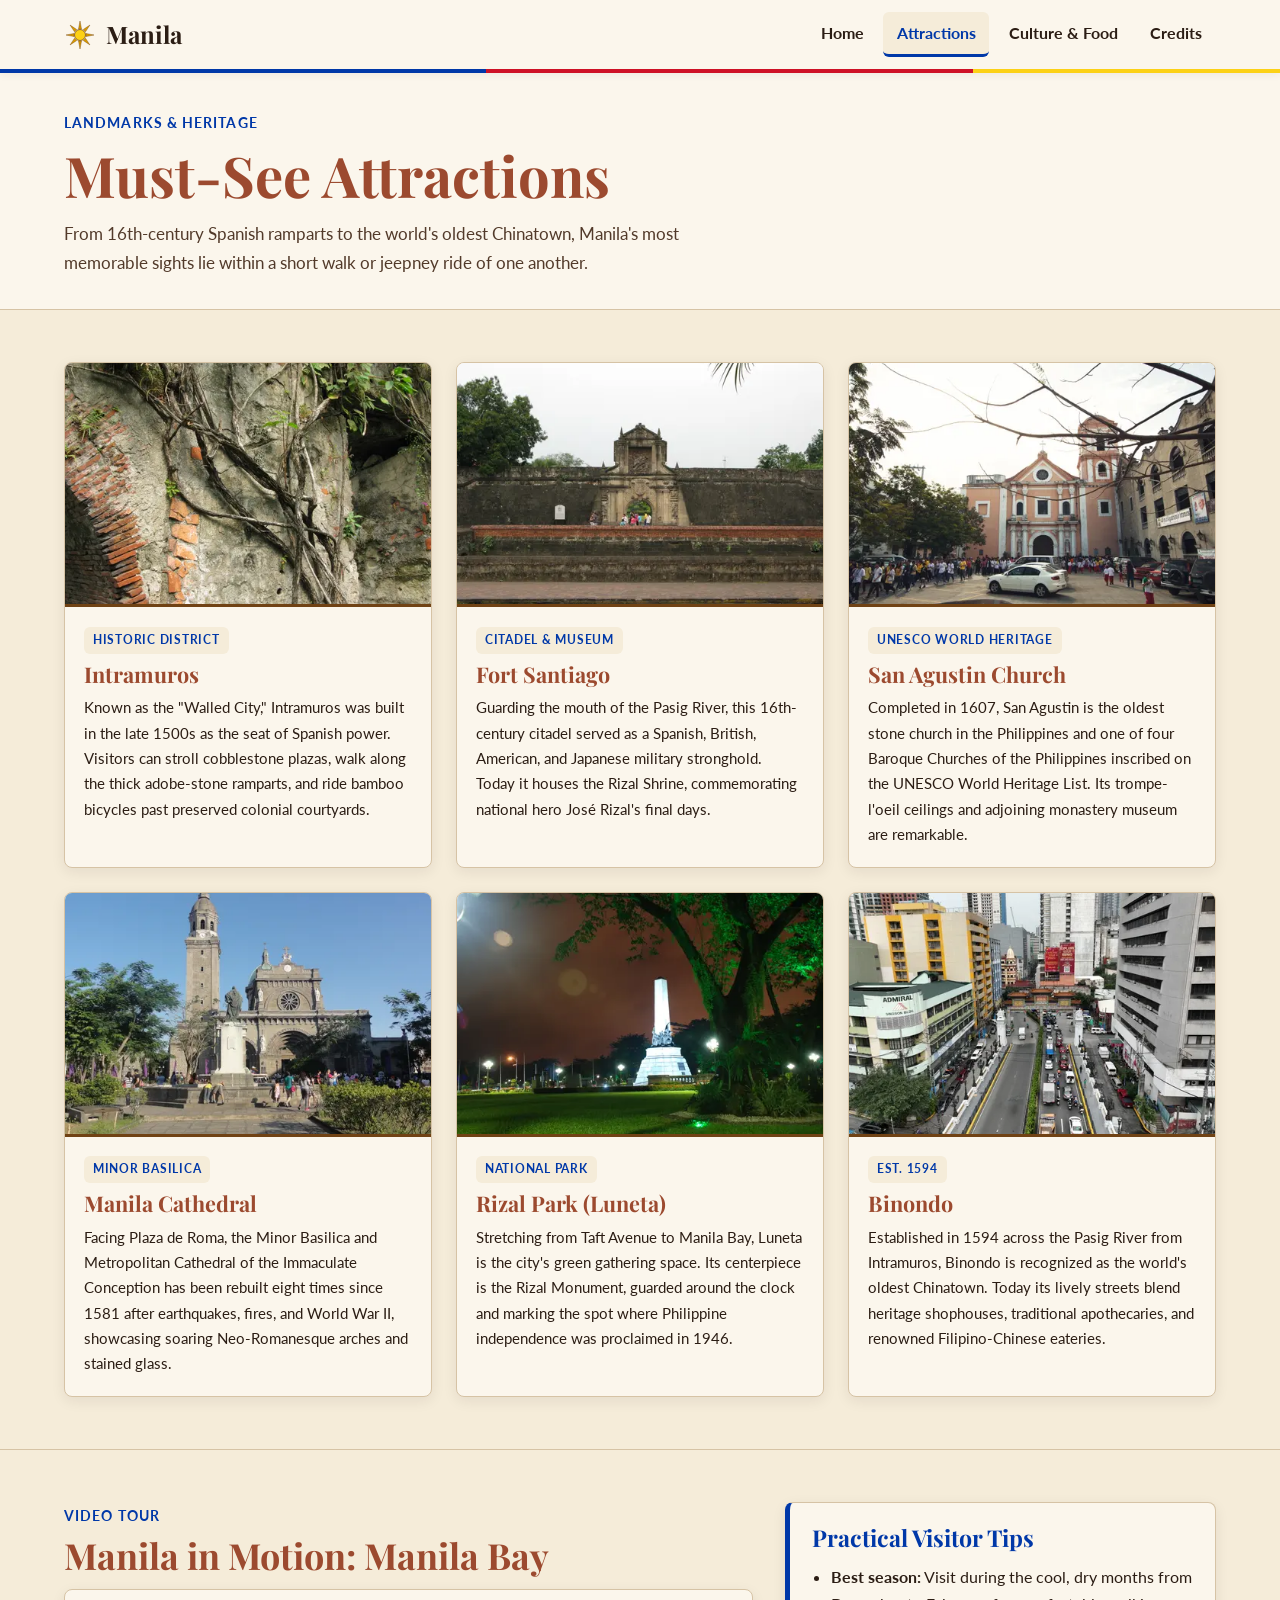
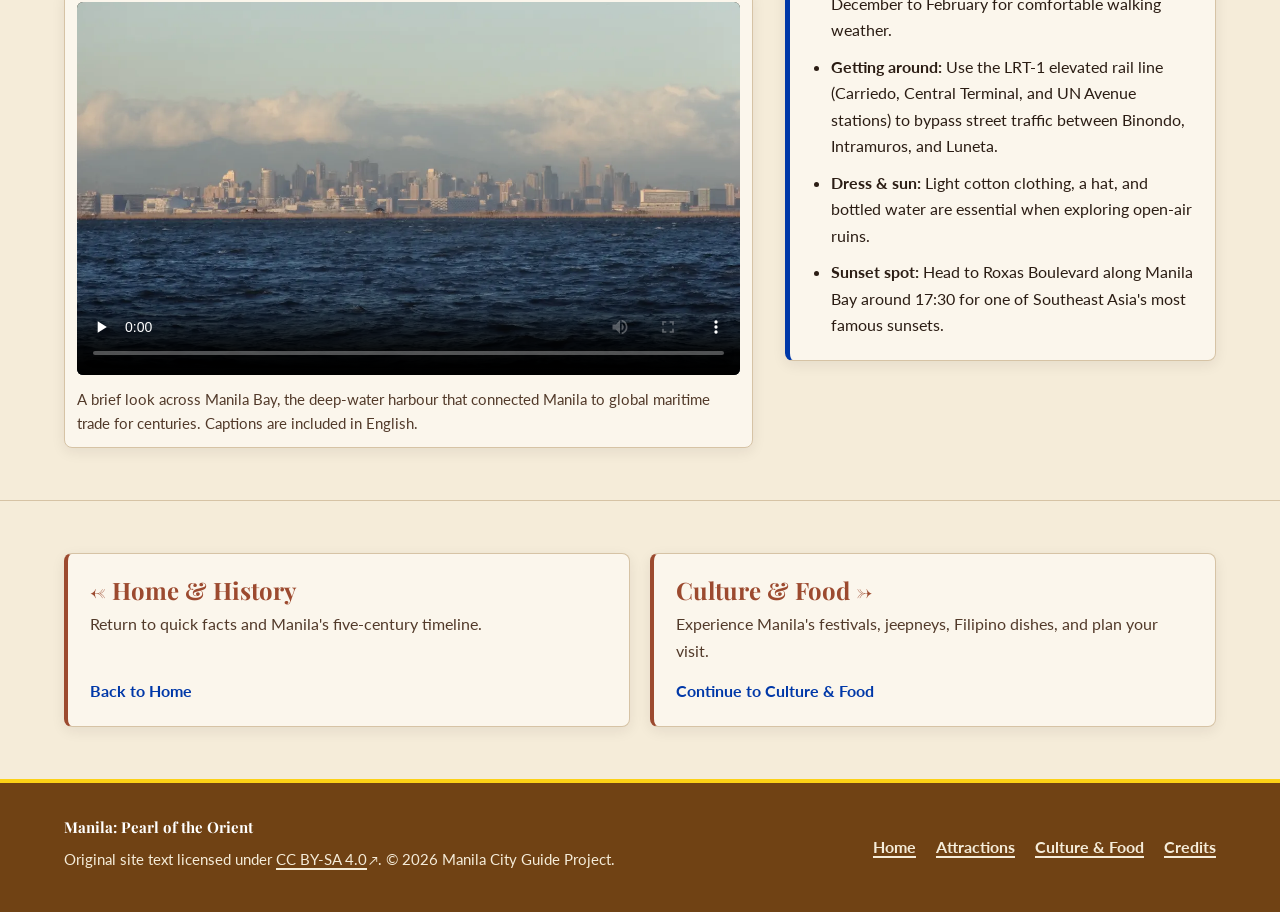
==== attractions.html @ b35159a3 "Implement 4-page website Assisted-by: Gemini 4 Neon" ====
<!DOCTYPE html>
<html lang="en">
<head>
  <meta charset="UTF-8">
  <meta name="viewport" content="width=device-width, initial-scale=1">
  <title>Manila | Pearl of the Orient — Attractions</title>
  <meta name="description" content="Top places to visit in Manila: Intramuros, Fort Santiago, San Agustin Church, Rizal Park, Binondo and more — with photos and a short video tour.">

  <!-- Favicons -->
  <link rel="icon" href="favicon.ico" sizes="32x32">
  <link rel="icon" href="favicon.svg" type="image/svg+xml">
  <link rel="apple-touch-icon" href="apple-touch-icon.png">
  <link rel="manifest" href="site.webmanifest">

  <!-- Fonts -->
  <link rel="preconnect" href="https://fonts.googleapis.com">
  <link rel="preconnect" href="https://fonts.gstatic.com" crossorigin>
  <link rel="stylesheet" href="https://fonts.googleapis.com/css2?family=Lato:wght@400;700&family=Playfair+Display:wght@700&display=swap">

  <link rel="stylesheet" href="css/normalize.css">
  <link rel="stylesheet" href="css/styles.css">
  <script src="js/nav.js" defer></script>
</head>
<body>
  <a class="skip-link" href="#main">Skip to main content</a>

  <header class="site-header">
    <div class="container header-inner">
      <a class="logo" href="index.html">
        <svg class="logo-sun" viewBox="0 0 64 64" width="32" height="32" aria-hidden="true">
          <g fill="#D99B00" stroke="#704214" stroke-width="0.8">
            <polygon points="32,4 35,20 29,20"/>
            <polygon points="32,60 35,44 29,44"/>
            <polygon points="4,32 20,29 20,35"/>
            <polygon points="60,32 44,29 44,35"/>
            <polygon points="12.2,12.2 25.5,21 21,25.5"/>
            <polygon points="51.8,51.8 38.5,43 43,38.5"/>
            <polygon points="51.8,12.2 43,25.5 38.5,21"/>
            <polygon points="12.2,51.8 21,38.5 25.5,43"/>
          </g>
          <circle cx="32" cy="32" r="11" fill="#FCD116" stroke="#704214" stroke-width="1.5"/>
        </svg>
        <span>Manila</span>
      </a>

      <nav class="site-nav" aria-label="Main">
        <button class="nav-toggle" type="button" aria-expanded="false" aria-controls="nav-menu" hidden>
          <svg width="20" height="20" viewBox="0 0 24 24" fill="none" stroke="currentColor" stroke-width="2.2" stroke-linecap="round" aria-hidden="true">
            <line x1="3" y1="6" x2="21" y2="6"/>
            <line x1="3" y1="12" x2="21" y2="12"/>
            <line x1="3" y1="18" x2="21" y2="18"/>
          </svg>
          <span>Menu</span>
        </button>
        <ul id="nav-menu" class="nav-menu">
          <li><a href="index.html">Home</a></li>
          <li><a href="attractions.html" aria-current="page">Attractions</a></li>
          <li><a href="culture.html">Culture &amp; Food</a></li>
          <li><a href="credits.html">Credits</a></li>
        </ul>
      </nav>
    </div>
  </header>

  <main id="main" tabindex="-1">
    <section class="page-hero" aria-labelledby="page-title">
      <div class="container">
        <span class="eyebrow">Landmarks &amp; Heritage</span>
        <h1 id="page-title">Must-See Attractions</h1>
        <p>From 16th-century Spanish ramparts to the world's oldest Chinatown, Manila's most memorable sights lie within a short walk or jeepney ride of one another.</p>
      </div>
    </section>

    <section class="section" aria-labelledby="gallery-heading">
      <div class="container">
        <h2 id="gallery-heading" class="visually-hidden">Top Six Manila Landmarks</h2>
        <div class="attractions-grid">
          <article class="attraction-card">
            <figure>
              <img
                src="images/attr-intramuros-960.webp"
                srcset="images/attr-intramuros-480.webp 480w, images/attr-intramuros-960.webp 960w, images/attr-intramuros-1600.webp 1600w"
                sizes="(min-width: 64em) 30vw, (min-width: 48em) 45vw, 94vw"
                width="960"
                height="640"
                loading="lazy"
                decoding="async"
                alt="Thick weathered stone walls and bastions of Intramuros surrounded by green lawns">
            </figure>
            <div class="attraction-card-body">
              <span class="attraction-tag">Historic District</span>
              <h2>Intramuros</h2>
              <p>Known as the "Walled City," Intramuros was built in the late 1500s as the seat of Spanish power. Visitors can stroll cobblestone plazas, walk along the thick adobe-stone ramparts, and ride bamboo bicycles past preserved colonial courtyards.</p>
            </div>
          </article>

          <article class="attraction-card">
            <figure>
              <img
                src="images/attr-fort-santiago-960.webp"
                srcset="images/attr-fort-santiago-480.webp 480w, images/attr-fort-santiago-960.webp 960w, images/attr-fort-santiago-1600.webp 1600w"
                sizes="(min-width: 64em) 30vw, (min-width: 48em) 45vw, 94vw"
                width="960"
                height="640"
                loading="lazy"
                decoding="async"
                alt="Carved stone entrance gate and landscaped grounds of Fort Santiago in Intramuros">
            </figure>
            <div class="attraction-card-body">
              <span class="attraction-tag">Citadel &amp; Museum</span>
              <h2>Fort Santiago</h2>
              <p>Guarding the mouth of the Pasig River, this 16th-century citadel served as a Spanish, British, American, and Japanese military stronghold. Today it houses the Rizal Shrine, commemorating national hero José Rizal's final days.</p>
            </div>
          </article>

          <article class="attraction-card">
            <figure>
              <img
                src="images/attr-san-agustin-960.webp"
                srcset="images/attr-san-agustin-480.webp 480w, images/attr-san-agustin-960.webp 960w, images/attr-san-agustin-1600.webp 1600w"
                sizes="(min-width: 64em) 30vw, (min-width: 48em) 45vw, 94vw"
                width="960"
                height="640"
                loading="lazy"
                decoding="async"
                alt="Baroque stone facade and bell tower of San Agustin Church in Manila">
            </figure>
            <div class="attraction-card-body">
              <span class="attraction-tag">UNESCO World Heritage</span>
              <h2>San Agustin Church</h2>
              <p>Completed in 1607, San Agustin is the oldest stone church in the Philippines and one of four Baroque Churches of the Philippines inscribed on the UNESCO World Heritage List. Its trompe-l'oeil ceilings and adjoining monastery museum are remarkable.</p>
            </div>
          </article>

          <article class="attraction-card">
            <figure>
              <img
                src="images/attr-manila-cathedral-960.webp"
                srcset="images/attr-manila-cathedral-480.webp 480w, images/attr-manila-cathedral-960.webp 960w, images/attr-manila-cathedral-1600.webp 1600w"
                sizes="(min-width: 64em) 30vw, (min-width: 48em) 45vw, 94vw"
                width="960"
                height="640"
                loading="lazy"
                decoding="async"
                alt="Neo-Romanesque dome and arched facade of Manila Cathedral">
            </figure>
            <div class="attraction-card-body">
              <span class="attraction-tag">Minor Basilica</span>
              <h2>Manila Cathedral</h2>
              <p>Facing Plaza de Roma, the Minor Basilica and Metropolitan Cathedral of the Immaculate Conception has been rebuilt eight times since 1581 after earthquakes, fires, and World War II, showcasing soaring Neo-Romanesque arches and stained glass.</p>
            </div>
          </article>

          <article class="attraction-card">
            <figure>
              <img
                src="images/attr-rizal-park-960.webp"
                srcset="images/attr-rizal-park-480.webp 480w, images/attr-rizal-park-960.webp 960w, images/attr-rizal-park-1600.webp 1600w"
                sizes="(min-width: 64em) 30vw, (min-width: 48em) 45vw, 94vw"
                width="960"
                height="640"
                loading="lazy"
                decoding="async"
                alt="Granite obelisk and bronze statue of the Rizal Monument in Luneta Park">
            </figure>
            <div class="attraction-card-body">
              <span class="attraction-tag">National Park</span>
              <h2>Rizal Park (Luneta)</h2>
              <p>Stretching from Taft Avenue to Manila Bay, Luneta is the city's green gathering space. Its centerpiece is the Rizal Monument, guarded around the clock and marking the spot where Philippine independence was proclaimed in 1946.</p>
            </div>
          </article>

          <article class="attraction-card">
            <figure>
              <img
                src="images/attr-binondo-960.webp"
                srcset="images/attr-binondo-480.webp 480w, images/attr-binondo-960.webp 960w, images/attr-binondo-1600.webp 1600w"
                sizes="(min-width: 64em) 30vw, (min-width: 48em) 45vw, 94vw"
                width="960"
                height="640"
                loading="lazy"
                decoding="async"
                alt="Aerial view of Binondo Chinatown and Jones Bridge spanning the Pasig River">
            </figure>
            <div class="attraction-card-body">
              <span class="attraction-tag">Est. 1594</span>
              <h2>Binondo</h2>
              <p>Established in 1594 across the Pasig River from Intramuros, Binondo is recognized as the world's oldest Chinatown. Today its lively streets blend heritage shophouses, traditional apothecaries, and renowned Filipino-Chinese eateries.</p>
            </div>
          </article>
        </div>
      </div>
    </section>

    <section class="section" aria-labelledby="video-heading">
      <div class="container media-tips-grid">
        <div>
          <span class="eyebrow">Video Tour</span>
          <h2 id="video-heading">Manila in Motion: Manila Bay</h2>
          <div class="video-wrapper">
            <video controls preload="none" width="1280" height="720" poster="media/manila-poster.webp">
              <source src="media/manila.webm" type="video/webm">
              <track kind="captions" src="media/manila-captions.vtt" srclang="en" label="English" default>
              Your browser does not support HTML5 video. You can <a href="media/manila.webm">download the Manila Bay WebM video</a> directly.
            </video>
            <p class="video-caption">A brief look across Manila Bay, the deep-water harbour that connected Manila to global maritime trade for centuries. Captions are included in English.</p>
          </div>
        </div>

        <aside class="tip-box" aria-labelledby="tips-heading">
          <h2 id="tips-heading">Practical Visitor Tips</h2>
          <ul class="tip-list">
            <li><strong>Best season:</strong> Visit during the cool, dry months from December to February for comfortable walking weather.</li>
            <li><strong>Getting around:</strong> Use the LRT-1 elevated rail line (Carriedo, Central Terminal, and UN Avenue stations) to bypass street traffic between Binondo, Intramuros, and Luneta.</li>
            <li><strong>Dress &amp; sun:</strong> Light cotton clothing, a hat, and bottled water are essential when exploring open-air ruins.</li>
            <li><strong>Sunset spot:</strong> Head to Roxas Boulevard along Manila Bay around 17:30 for one of Southeast Asia's most famous sunsets.</li>
          </ul>
        </aside>
      </div>
    </section>

    <section class="section" aria-labelledby="next-stop-heading">
      <div class="container">
        <h2 id="next-stop-heading" class="visually-hidden">Navigate to Other Pages</h2>
        <div class="explore-cards">
          <a class="explore-card" href="index.html">
            <div>
              <h3>← Home &amp; History</h3>
              <p>Return to quick facts and Manila's five-century timeline.</p>
            </div>
            <span class="explore-card-cta">Back to Home</span>
          </a>
          <a class="explore-card" href="culture.html">
            <div>
              <h3>Culture &amp; Food →</h3>
              <p>Experience Manila's festivals, jeepneys, Filipino dishes, and plan your visit.</p>
            </div>
            <span class="explore-card-cta">Continue to Culture &amp; Food</span>
          </a>
        </div>
      </div>
    </section>
  </main>

  <footer class="site-footer">
    <div class="container footer-grid">
      <div>
        <p class="footer-brand">Manila: Pearl of the Orient</p>
        <p>Original site text licensed under <a href="https://creativecommons.org/licenses/by-sa/4.0/" target="_blank" rel="noopener noreferrer">CC BY-SA 4.0<span class="visually-hidden"> (opens in a new tab)</span><span class="external-icon" aria-hidden="true">↗</span></a>. © 2026 Manila City Guide Project.</p>
      </div>
      <nav class="footer-nav" aria-label="Footer">
        <ul>
          <li><a href="index.html">Home</a></li>
          <li><a href="attractions.html">Attractions</a></li>
          <li><a href="culture.html">Culture &amp; Food</a></li>
          <li><a href="credits.html">Credits</a></li>
        </ul>
      </nav>
    </div>
  </footer>
</body>
</html>
---- css/styles.css ----
/* ==========================================================================
   Manila: Pearl of the Orient — Global Stylesheet
   Mobile-first, heritage/colonial palette with Philippine-flag accents
   ========================================================================== */

:root {
  /* Heritage colour palette */
  --color-cream: #F5ECD9;
  --color-parchment: #FBF6EC;
  --color-ink: #2B1D14;
  --color-ink-muted: #523A2A;
  --color-terracotta: #9C4A2F;
  --color-terracotta-dark: #7A3620;
  --color-sepia: #704214;
  --color-sepia-dark: #4F2D0D;
  --color-border: #D6C3A5;

  /* Philippine-flag accents */
  --color-flag-blue: #0038A8;
  --color-flag-blue-dark: #00287A;
  --color-flag-red: #CE1126;
  --color-sun-gold: #FCD116;

  /* Typography */
  --font-heading: "Playfair Display", Georgia, "Times New Roman", serif;
  --font-body: "Lato", system-ui, -apple-system, "Segoe UI", Roboto, sans-serif;

  /* Layout & radii */
  --container-max: 75rem;
  --radius-sm: 0.375rem;
  --radius-md: 0.5rem;
  --radius-lg: 0.75rem;
  --shadow-card: 0 4px 14px rgba(43, 29, 20, 0.08);
  --shadow-photo: 0 6px 18px rgba(43, 29, 20, 0.14);

  /* Transitions */
  --transition-fast: 180ms ease;
}

/* Base / Reset enhancements
   ========================================================================== */

*,
*::before,
*::after {
  box-sizing: border-box;
}

html {
  font-size: 100%;
  scroll-behavior: smooth;
}

body {
  font-family: var(--font-body);
  font-size: 1rem;
  line-height: 1.65;
  color: var(--color-ink);
  background-color: var(--color-cream);
  min-height: 100vh;
  display: flex;
  flex-direction: column;
}

img,
picture,
video,
svg {
  display: block;
  max-width: 100%;
}

img,
video {
  height: auto;
}

h1,
h2,
h3,
h4 {
  font-family: var(--font-heading);
  font-weight: 700;
  line-height: 1.2;
  color: var(--color-terracotta);
  margin-top: 0;
}

h1 {
  font-size: clamp(2rem, 4.5vw + 1rem, 3.5rem);
  margin-bottom: 0.75rem;
}

h2 {
  font-size: clamp(1.5rem, 2.5vw + 0.85rem, 2.25rem);
  margin-bottom: 0.75rem;
}

h3 {
  font-size: clamp(1.2rem, 1.4vw + 0.8rem, 1.5rem);
  margin-bottom: 0.5rem;
}

p {
  margin-top: 0;
  margin-bottom: 1rem;
}

a {
  color: var(--color-terracotta);
  text-decoration: underline;
  text-underline-offset: 0.18em;
  text-decoration-thickness: 1.5px;
  transition: color var(--transition-fast), background-color var(--transition-fast);
}

a:visited {
  color: var(--color-sepia);
}

a:hover {
  color: var(--color-flag-blue);
}

:focus-visible {
  outline: 3px solid var(--color-flag-blue);
  outline-offset: 3px;
  border-radius: 2px;
}

main {
  flex: 1 0 auto;
}

main:focus {
  outline: none;
}

/* Utilities
   ========================================================================== */

.container {
  width: 100%;
  max-width: var(--container-max);
  margin-inline: auto;
  padding-inline: 1rem;
}

.visually-hidden {
  position: absolute;
  width: 1px;
  height: 1px;
  padding: 0;
  margin: -1px;
  overflow: hidden;
  clip: rect(0, 0, 0, 0);
  white-space: nowrap;
  border: 0;
}

.skip-link {
  position: absolute;
  top: -100%;
  left: 0.75rem;
  z-index: 1000;
  padding: 0.75rem 1.25rem;
  background-color: var(--color-flag-blue);
  color: #FFFFFF;
  font-weight: 700;
  text-decoration: none;
  border-radius: 0 0 var(--radius-sm) var(--radius-sm);
}

.skip-link:visited {
  color: #FFFFFF;
}

.skip-link:focus {
  top: 0;
  outline: 3px solid var(--color-sun-gold);
  outline-offset: 2px;
}

.section {
  padding-block: 2.5rem;
}

.section + .section {
  border-top: 1px solid var(--color-border);
}

.section-intro {
  max-width: 65ch;
  font-size: 1.075rem;
  color: var(--color-ink-muted);
}

.eyebrow {
  display: inline-block;
  font-size: 0.85rem;
  font-weight: 700;
  letter-spacing: 0.08em;
  text-transform: uppercase;
  color: var(--color-flag-blue);
  margin-bottom: 0.4rem;
}

/* Philippine 8-ray sun section divider */
.sun-divider {
  display: flex;
  align-items: center;
  justify-content: center;
  gap: 1rem;
  margin-block: 0.5rem 2rem;
}

.sun-divider::before,
.sun-divider::after {
  content: "";
  height: 1px;
  flex: 1;
  max-width: 10rem;
  background-color: var(--color-border);
}

.sun-divider svg {
  width: 1.75rem;
  height: 1.75rem;
  flex-shrink: 0;
}

/* Header & Navigation
   ========================================================================== */

.site-header {
  position: relative;
  background-color: var(--color-parchment);
  box-shadow: 0 2px 8px rgba(43, 29, 20, 0.06);
}

/* Thin Philippine-flag tri-colour accent bar under header */
.site-header::after {
  content: "";
  display: block;
  height: 4px;
  width: 100%;
  background: linear-gradient(
    90deg,
    var(--color-flag-blue) 0%,
    var(--color-flag-blue) 38%,
    var(--color-flag-red) 38%,
    var(--color-flag-red) 76%,
    var(--color-sun-gold) 76%,
    var(--color-sun-gold) 100%
  );
}

.header-inner {
  display: flex;
  flex-wrap: wrap;
  align-items: center;
  justify-content: space-between;
  gap: 0.75rem 1.5rem;
  padding-block: 0.75rem;
}

.logo {
  display: inline-flex;
  align-items: center;
  gap: 0.6rem;
  font-family: var(--font-heading);
  font-size: 1.5rem;
  font-weight: 700;
  color: var(--color-ink);
  text-decoration: none;
  min-height: 44px;
}

.logo:visited {
  color: var(--color-ink);
}

.logo:hover {
  color: var(--color-terracotta);
}

.logo-sun {
  width: 2rem;
  height: 2rem;
  flex-shrink: 0;
}

.site-nav {
  display: flex;
  flex-direction: column;
  align-items: flex-end;
}

.nav-toggle {
  display: inline-flex;
  align-items: center;
  justify-content: center;
  gap: 0.45rem;
  min-width: 44px;
  min-height: 44px;
  padding: 0.5rem 0.85rem;
  background-color: var(--color-cream);
  color: var(--color-ink);
  border: 2px solid var(--color-sepia);
  border-radius: var(--radius-sm);
  font-weight: 700;
  cursor: pointer;
  transition: background-color var(--transition-fast), border-color var(--transition-fast);
}

.nav-toggle:hover {
  background-color: var(--color-terracotta);
  border-color: var(--color-terracotta);
  color: #FFFFFF;
}

.nav-toggle[hidden] {
  display: none;
}

.nav-menu {
  list-style: none;
  margin: 0.5rem 0 0;
  padding: 0;
  display: flex;
  flex-direction: column;
  gap: 0.25rem;
  width: 100%;
}

/* Progressive enhancement: collapse menu on small screens only when JS is active */
.js .nav-menu {
  display: none;
}

.js .nav-menu.is-open {
  display: flex;
  width: 100%;
  padding-block: 0.5rem 0.25rem;
}

.site-nav:has(.nav-menu.is-open) {
  width: 100%;
  align-items: stretch;
}

.site-nav:has(.nav-menu.is-open) .nav-toggle {
  align-self: flex-end;
}

.nav-menu a {
  display: flex;
  align-items: center;
  min-height: 44px;
  padding: 0.5rem 0.9rem;
  font-weight: 700;
  color: var(--color-ink);
  text-decoration: none;
  border-radius: var(--radius-sm);
  border-left: 3px solid transparent;
}

.nav-menu a:visited {
  color: var(--color-ink);
}

.nav-menu a:hover {
  background-color: var(--color-cream);
  color: var(--color-terracotta);
}

.nav-menu a[aria-current="page"] {
  color: var(--color-flag-blue);
  background-color: var(--color-cream);
  border-left-color: var(--color-flag-blue);
}

/* Hero Banner (Home)
   ========================================================================== */

.hero {
  position: relative;
  background-color: var(--color-ink);
  color: var(--color-cream);
  overflow: hidden;
  min-height: 22rem;
  display: grid;
  align-items: end;
}

.hero-media {
  position: absolute;
  inset: 0;
  width: 100%;
  height: 100%;
}

.hero-media img {
  width: 100%;
  height: 100%;
  object-fit: cover;
  object-position: center;
}

.hero::after {
  content: "";
  position: absolute;
  inset: 0;
  background: linear-gradient(
    to top,
    rgba(43, 29, 20, 0.92) 0%,
    rgba(43, 29, 20, 0.68) 45%,
    rgba(43, 29, 20, 0.35) 100%
  );
  pointer-events: none;
}

.hero-content {
  position: relative;
  z-index: 1;
  padding-block: 3rem 2.5rem;
}

.hero-kicker {
  display: inline-block;
  font-size: 0.875rem;
  font-weight: 700;
  letter-spacing: 0.1em;
  text-transform: uppercase;
  color: var(--color-sun-gold);
  margin-bottom: 0.5rem;
}

.hero h1 {
  color: #FFFFFF;
  margin-bottom: 0.75rem;
  text-shadow: 0 2px 12px rgba(0, 0, 0, 0.45);
}

.hero-tagline {
  max-width: 58ch;
  font-size: clamp(1.05rem, 1.5vw + 0.7rem, 1.3rem);
  color: var(--color-cream);
  margin-bottom: 1.5rem;
}

.hero-actions {
  display: flex;
  flex-wrap: wrap;
  gap: 0.75rem;
}

/* Buttons */
.btn {
  display: inline-flex;
  align-items: center;
  justify-content: center;
  gap: 0.5rem;
  min-height: 44px;
  padding: 0.65rem 1.35rem;
  font-weight: 700;
  text-decoration: none;
  border-radius: var(--radius-sm);
  border: 2px solid transparent;
  cursor: pointer;
  transition: background-color var(--transition-fast), color var(--transition-fast),
    border-color var(--transition-fast);
}

.btn-primary {
  background-color: var(--color-flag-blue);
  color: #FFFFFF;
}

.btn-primary:visited {
  color: #FFFFFF;
}

.btn-primary:hover {
  background-color: var(--color-flag-blue-dark);
  color: #FFFFFF;
}

.btn-secondary {
  background-color: rgba(43, 29, 20, 0.7);
  color: var(--color-cream);
  border-color: var(--color-sun-gold);
}

.btn-secondary:visited {
  color: var(--color-cream);
}

.btn-secondary:hover {
  background-color: var(--color-sepia);
  color: #FFFFFF;
}

/* Page Header (subpages)
   ========================================================================== */

.page-hero {
  background-color: var(--color-parchment);
  border-bottom: 1px solid var(--color-border);
  padding-block: 2.25rem 2rem;
}

.page-hero p {
  max-width: 66ch;
  margin-bottom: 0;
  font-size: 1.08rem;
  color: var(--color-ink-muted);
}

/* Figures & Photo Frames
   ========================================================================== */

.photo-frame {
  margin: 0;
  background-color: var(--color-parchment);
  padding: 0.5rem;
  border: 1px solid var(--color-border);
  border-radius: var(--radius-md);
  box-shadow: var(--shadow-photo);
}

.photo-frame img {
  width: 100%;
  border-radius: var(--radius-sm);
  aspect-ratio: 3 / 2;
  object-fit: cover;
}

.photo-frame figcaption {
  padding: 0.65rem 0.4rem 0.25rem;
  font-size: 0.9rem;
  color: var(--color-ink-muted);
}

/* Home: Intro + Quick Facts Table
   ========================================================================== */

.home-overview-grid {
  display: grid;
  gap: 2rem;
  align-items: start;
}

.facts-card {
  background-color: var(--color-parchment);
  border: 1px solid var(--color-border);
  border-top: 4px solid var(--color-terracotta);
  border-radius: var(--radius-md);
  padding: 1.25rem;
  box-shadow: var(--shadow-card);
}

.facts-table {
  width: 100%;
  border-collapse: collapse;
  font-size: 0.95rem;
}

.facts-table caption {
  font-family: var(--font-heading);
  font-size: 1.35rem;
  font-weight: 700;
  color: var(--color-terracotta);
  text-align: left;
  margin-bottom: 0.75rem;
}

.facts-table th,
.facts-table td {
  padding: 0.65rem 0.6rem;
  text-align: left;
  vertical-align: top;
  border-bottom: 1px solid var(--color-border);
  overflow-wrap: break-word;
}

.facts-table thead th {
  background-color: var(--color-sepia);
  color: var(--color-cream);
  font-weight: 700;
}

.facts-table tbody tr:nth-child(even) {
  background-color: rgba(214, 195, 165, 0.22);
}

.facts-table tbody th {
  font-weight: 700;
  color: var(--color-ink);
  width: 40%;
}

/* Home: Brief History Timeline
   ========================================================================== */

.history-grid {
  display: grid;
  gap: 2rem;
  align-items: start;
}

.timeline {
  list-style: none;
  margin: 0;
  padding: 0 0 0 1.5rem;
  border-left: 3px solid var(--color-terracotta);
  display: grid;
  gap: 1.25rem;
}

.timeline-item {
  position: relative;
  background-color: var(--color-parchment);
  border: 1px solid var(--color-border);
  border-radius: var(--radius-md);
  padding: 1rem 1.15rem;
  box-shadow: var(--shadow-card);
}

.timeline-item::before {
  content: "";
  position: absolute;
  left: -2.08rem;
  top: 1.15rem;
  width: 0.85rem;
  height: 0.85rem;
  border-radius: 50%;
  background-color: var(--color-flag-blue);
  border: 3px solid var(--color-cream);
  box-shadow: 0 0 0 2px var(--color-terracotta);
}

.timeline-year {
  display: inline-block;
  font-size: 0.85rem;
  font-weight: 700;
  color: var(--color-flag-blue);
  text-transform: uppercase;
  letter-spacing: 0.05em;
  margin-bottom: 0.25rem;
}

.timeline-item h3 {
  font-size: 1.15rem;
  margin-bottom: 0.35rem;
}

.timeline-item p {
  margin-bottom: 0;
  font-size: 0.96rem;
}

/* Explore More / Journey Cards (Flexbox)
   ========================================================================== */

.explore-cards {
  display: flex;
  flex-wrap: wrap;
  gap: 1.25rem;
}

.explore-card {
  flex: 1 1 16rem;
  display: flex;
  flex-direction: column;
  justify-content: space-between;
  background-color: var(--color-parchment);
  border: 1px solid var(--color-border);
  border-left: 4px solid var(--color-terracotta);
  border-radius: var(--radius-md);
  padding: 1.35rem;
  box-shadow: var(--shadow-card);
  text-decoration: none;
  color: var(--color-ink);
  transition: transform var(--transition-fast), border-color var(--transition-fast),
    box-shadow var(--transition-fast);
}

.explore-card:visited {
  color: var(--color-ink);
}

.explore-card:hover {
  transform: translateY(-2px);
  border-left-color: var(--color-flag-blue);
  box-shadow: var(--shadow-photo);
  color: var(--color-ink);
}

.explore-card h3 {
  margin-bottom: 0.4rem;
}

.explore-card p {
  color: var(--color-ink-muted);
  margin-bottom: 0.85rem;
}

.explore-card-cta {
  font-weight: 700;
  color: var(--color-flag-blue);
}

/* Attractions Page: Card Grid + Video + Tips
   ========================================================================== */

.attractions-grid {
  display: grid;
  grid-template-columns: repeat(auto-fit, minmax(min(100%, 18rem), 1fr));
  gap: 1.5rem;
}

.attraction-card {
  display: flex;
  flex-direction: column;
  background-color: var(--color-parchment);
  border: 1px solid var(--color-border);
  border-radius: var(--radius-md);
  overflow: hidden;
  box-shadow: var(--shadow-card);
}

.attraction-card figure {
  margin: 0;
}

.attraction-card img {
  width: 100%;
  aspect-ratio: 3 / 2;
  object-fit: cover;
  border-bottom: 3px solid var(--color-sepia);
}

.attraction-card-body {
  padding: 1.2rem;
  display: flex;
  flex-direction: column;
  flex: 1;
}

.attraction-tag {
  display: inline-block;
  align-self: flex-start;
  font-size: 0.78rem;
  font-weight: 700;
  text-transform: uppercase;
  letter-spacing: 0.06em;
  color: var(--color-flag-blue);
  background-color: var(--color-cream);
  padding: 0.2rem 0.55rem;
  border-radius: var(--radius-sm);
  margin-bottom: 0.5rem;
}

.attraction-card h2 {
  font-size: 1.35rem;
  margin-bottom: 0.5rem;
}

.attraction-card p {
  margin-bottom: 0;
  font-size: 0.96rem;
}

.media-tips-grid {
  display: grid;
  gap: 1.75rem;
  align-items: start;
}

.video-wrapper {
  background-color: var(--color-parchment);
  border: 1px solid var(--color-border);
  border-radius: var(--radius-md);
  padding: 0.75rem;
  box-shadow: var(--shadow-card);
}

.video-wrapper video {
  width: 100%;
  aspect-ratio: 16 / 9;
  background-color: var(--color-ink);
  border-radius: var(--radius-sm);
}

.video-caption {
  margin-top: 0.75rem;
  margin-bottom: 0;
  font-size: 0.92rem;
  color: var(--color-ink-muted);
}

.tip-box {
  background-color: var(--color-parchment);
  border: 1px solid var(--color-border);
  border-left: 5px solid var(--color-flag-blue);
  border-radius: var(--radius-md);
  padding: 1.35rem;
  box-shadow: var(--shadow-card);
}

.tip-box h2 {
  font-size: 1.45rem;
  color: var(--color-flag-blue);
  margin-bottom: 0.75rem;
}

.tip-list {
  margin: 0;
  padding-left: 1.2rem;
  display: grid;
  gap: 0.65rem;
}

/* Culture & Food Page
   ========================================================================== */

.split-feature {
  display: grid;
  gap: 1.75rem;
  align-items: center;
}

.proverb-figure {
  margin: 0 auto;
  max-width: 52rem;
  background-color: var(--color-sepia-dark);
  color: var(--color-cream);
  border-radius: var(--radius-lg);
  padding: 2rem 1.5rem;
  border-top: 4px solid var(--color-sun-gold);
  box-shadow: var(--shadow-photo);
  text-align: center;
}

.proverb-quote {
  margin: 0 0 1rem;
  position: relative;
}

.proverb-mark {
  display: block;
  font-family: var(--font-heading);
  font-size: 3.25rem;
  line-height: 0.7;
  color: var(--color-sun-gold);
  margin-bottom: 0.5rem;
}

.proverb-original {
  font-family: var(--font-heading);
  font-size: clamp(1.25rem, 2vw + 0.75rem, 1.85rem);
  line-height: 1.35;
  color: #FFFFFF;
  margin-bottom: 0.75rem;
}

.proverb-translation {
  font-size: 1.05rem;
  font-style: italic;
  color: var(--color-cream);
  margin-bottom: 0;
}

.proverb-figure figcaption {
  font-size: 0.92rem;
  color: var(--color-sun-gold);
  font-weight: 700;
}

.food-photos-grid {
  display: grid;
  gap: 1.25rem;
  margin-bottom: 1.5rem;
}

.food-list {
  list-style: none;
  margin: 0;
  padding: 0;
  display: flex;
  flex-wrap: wrap;
  gap: 1rem;
}

.food-item {
  flex: 1 1 15rem;
  background-color: var(--color-parchment);
  border: 1px solid var(--color-border);
  border-top: 3px solid var(--color-terracotta);
  border-radius: var(--radius-md);
  padding: 1.15rem;
  box-shadow: var(--shadow-card);
}

.food-item h3 {
  font-size: 1.2rem;
  margin-bottom: 0.4rem;
}

.food-item p {
  margin-bottom: 0;
  font-size: 0.95rem;
}

/* Contact Form ("Plan Your Visit")
   ========================================================================== */

.contact-card {
  background-color: var(--color-parchment);
  border: 1px solid var(--color-border);
  border-top: 4px solid var(--color-flag-blue);
  border-radius: var(--radius-md);
  padding: 1.5rem;
  box-shadow: var(--shadow-card);
  max-width: 50rem;
}

.required-mark {
  color: var(--color-flag-red);
  font-weight: 700;
}

.contact-form {
  display: grid;
  gap: 1.15rem;
  margin-top: 1.25rem;
}

.form-row-group {
  display: flex;
  flex-direction: column;
  gap: 1.15rem;
}

.form-row {
  display: flex;
  flex-direction: column;
  gap: 0.35rem;
  flex: 1;
}

.form-row label {
  font-weight: 700;
  color: var(--color-ink);
}

.form-row input,
.form-row select,
.form-row textarea {
  width: 100%;
  min-height: 44px;
  padding: 0.65rem 0.85rem;
  background-color: #FFFFFF;
  color: var(--color-ink);
  border: 1.5px solid var(--color-sepia);
  border-radius: var(--radius-sm);
  font-size: 1rem;
}

.form-row textarea {
  min-height: 7.5rem;
  resize: vertical;
}

.form-row input:user-invalid,
.form-row textarea:user-invalid {
  border-color: var(--color-flag-red);
  background-color: #FFF7F7;
}

.visit-fieldset {
  border: 1px solid var(--color-border);
  border-radius: var(--radius-sm);
  padding: 1rem;
  margin: 0;
  background-color: var(--color-cream);
}

.visit-fieldset legend {
  font-weight: 700;
  padding-inline: 0.4rem;
  color: var(--color-ink);
}

.radio-group {
  display: flex;
  flex-wrap: wrap;
  gap: 0.65rem 1.25rem;
  margin-top: 0.35rem;
}

.radio-option {
  display: inline-flex;
  align-items: center;
  gap: 0.45rem;
  min-height: 44px;
  cursor: pointer;
}

.radio-option input[type="radio"] {
  width: 1.15rem;
  height: 1.15rem;
  accent-color: var(--color-flag-blue);
}

.form-actions {
  display: flex;
  flex-wrap: wrap;
  align-items: center;
  gap: 1rem;
}

.form-status {
  margin: 0;
  padding: 0.65rem 0.9rem;
  background-color: var(--color-cream);
  border-left: 4px solid var(--color-flag-blue);
  border-radius: var(--radius-sm);
  font-weight: 700;
  color: var(--color-ink);
}

/* Credits Page
   ========================================================================== */

.credits-note {
  display: inline-block;
  background-color: var(--color-parchment);
  border: 1px solid var(--color-border);
  border-left: 4px solid var(--color-flag-blue);
  border-radius: var(--radius-sm);
  padding: 0.65rem 1rem;
  font-size: 0.95rem;
  margin-bottom: 1.5rem;
}

.credits-grid {
  display: grid;
  gap: 1.5rem;
  align-items: start;
}

.credit-card {
  background-color: var(--color-parchment);
  border: 1px solid var(--color-border);
  border-top: 4px solid var(--color-terracotta);
  border-radius: var(--radius-md);
  padding: 1.35rem;
  box-shadow: var(--shadow-card);
}

.credit-card h2 {
  font-size: 1.45rem;
  margin-bottom: 0.85rem;
}

.credit-list {
  margin: 0;
  padding-left: 1.2rem;
  display: grid;
  gap: 1rem;
  line-height: 1.75;
}

.credit-list li {
  overflow-wrap: anywhere;
}

.credit-page {
  display: block;
  margin-top: 0.2rem;
  font-size: 0.92rem;
  color: var(--color-ink-muted);
}

.external-icon {
  display: inline-block;
  margin-inline-start: 0.2em;
  font-size: 0.8em;
}

.credits-banner-wrap {
  margin-top: 2rem;
  max-width: 44rem;
}

/* Footer
   ========================================================================== */

.site-footer {
  background-color: var(--color-sepia);
  color: var(--color-cream);
  border-top: 4px solid var(--color-sun-gold);
  padding-block: 2rem;
  margin-top: auto;
}

.footer-grid {
  display: grid;
  gap: 1.5rem;
  align-items: start;
}

.footer-brand {
  font-family: var(--font-heading);
  font-size: 1.25rem;
  font-weight: 700;
  color: #FFFFFF;
  margin-bottom: 0.4rem;
}

.site-footer p {
  margin-bottom: 0.5rem;
  font-size: 0.94rem;
}

.site-footer a {
  color: var(--color-cream);
}

.site-footer a:visited {
  color: var(--color-cream);
}

.site-footer a:hover {
  color: var(--color-sun-gold);
}

.site-footer :focus-visible {
  outline-color: var(--color-sun-gold);
}

.footer-nav ul {
  list-style: none;
  margin: 0;
  padding: 0;
  display: flex;
  flex-wrap: wrap;
  gap: 0.4rem 1.25rem;
}

.footer-nav a {
  display: inline-flex;
  align-items: center;
  min-height: 44px;
  font-weight: 700;
}

/* ==========================================================================
   Responsive Breakpoints (Mobile-first min-width)
   ========================================================================== */

/* Tablet: >= 48em (768px) */
@media (min-width: 48em) {
  .container {
    padding-inline: 1.5rem;
  }

  .header-inner {
    flex-wrap: nowrap;
  }

  .site-nav {
    flex-direction: row;
    align-items: center;
  }

  .nav-toggle,
  .js .nav-toggle {
    display: none;
  }

  .nav-menu,
  .js .nav-menu {
    display: flex;
    flex-direction: row;
    align-items: center;
    gap: 0.35rem;
    margin: 0;
    width: auto;
  }

  .nav-menu a {
    border-left: 0;
    border-bottom: 3px solid transparent;
    padding-inline: 0.85rem;
  }

  .nav-menu a[aria-current="page"] {
    border-left-color: transparent;
    border-bottom-color: var(--color-flag-blue);
  }

  .hero {
    min-height: 28rem;
  }

  .food-photos-grid {
    grid-template-columns: repeat(2, 1fr);
  }

  .form-row-group {
    flex-direction: row;
  }

  .footer-grid {
    grid-template-columns: 1.4fr 1fr;
    align-items: center;
  }

  .footer-nav {
    justify-self: end;
  }
}

/* Desktop: >= 64em (1024px) */
@media (min-width: 64em) {
  .section {
    padding-block: 3.25rem;
  }

  .hero {
    min-height: 34rem;
  }

  .home-overview-grid {
    grid-template-columns: 1.15fr 1fr;
    gap: 2.5rem;
  }

  .history-grid {
    grid-template-columns: 1.3fr 1fr;
    gap: 2.5rem;
  }

  .media-tips-grid {
    grid-template-columns: 1.6fr 1fr;
    gap: 2rem;
  }

  .split-feature {
    grid-template-columns: 1.1fr 1fr;
    gap: 2.5rem;
  }

  .split-feature--reverse .split-media {
    order: -1;
  }

  .credits-grid {
    grid-template-columns: repeat(2, 1fr);
  }
}

/* Wide: >= 90em (1440px) */
@media (min-width: 90em) {
  .hero {
    min-height: 38rem;
  }
}

/* Reduced Motion
   ========================================================================== */

@media (prefers-reduced-motion: reduce) {
  html {
    scroll-behavior: auto;
  }

  *,
  *::before,
  *::after {
    transition-duration: 0.01ms !important;
    animation-duration: 0.01ms !important;
  }
}
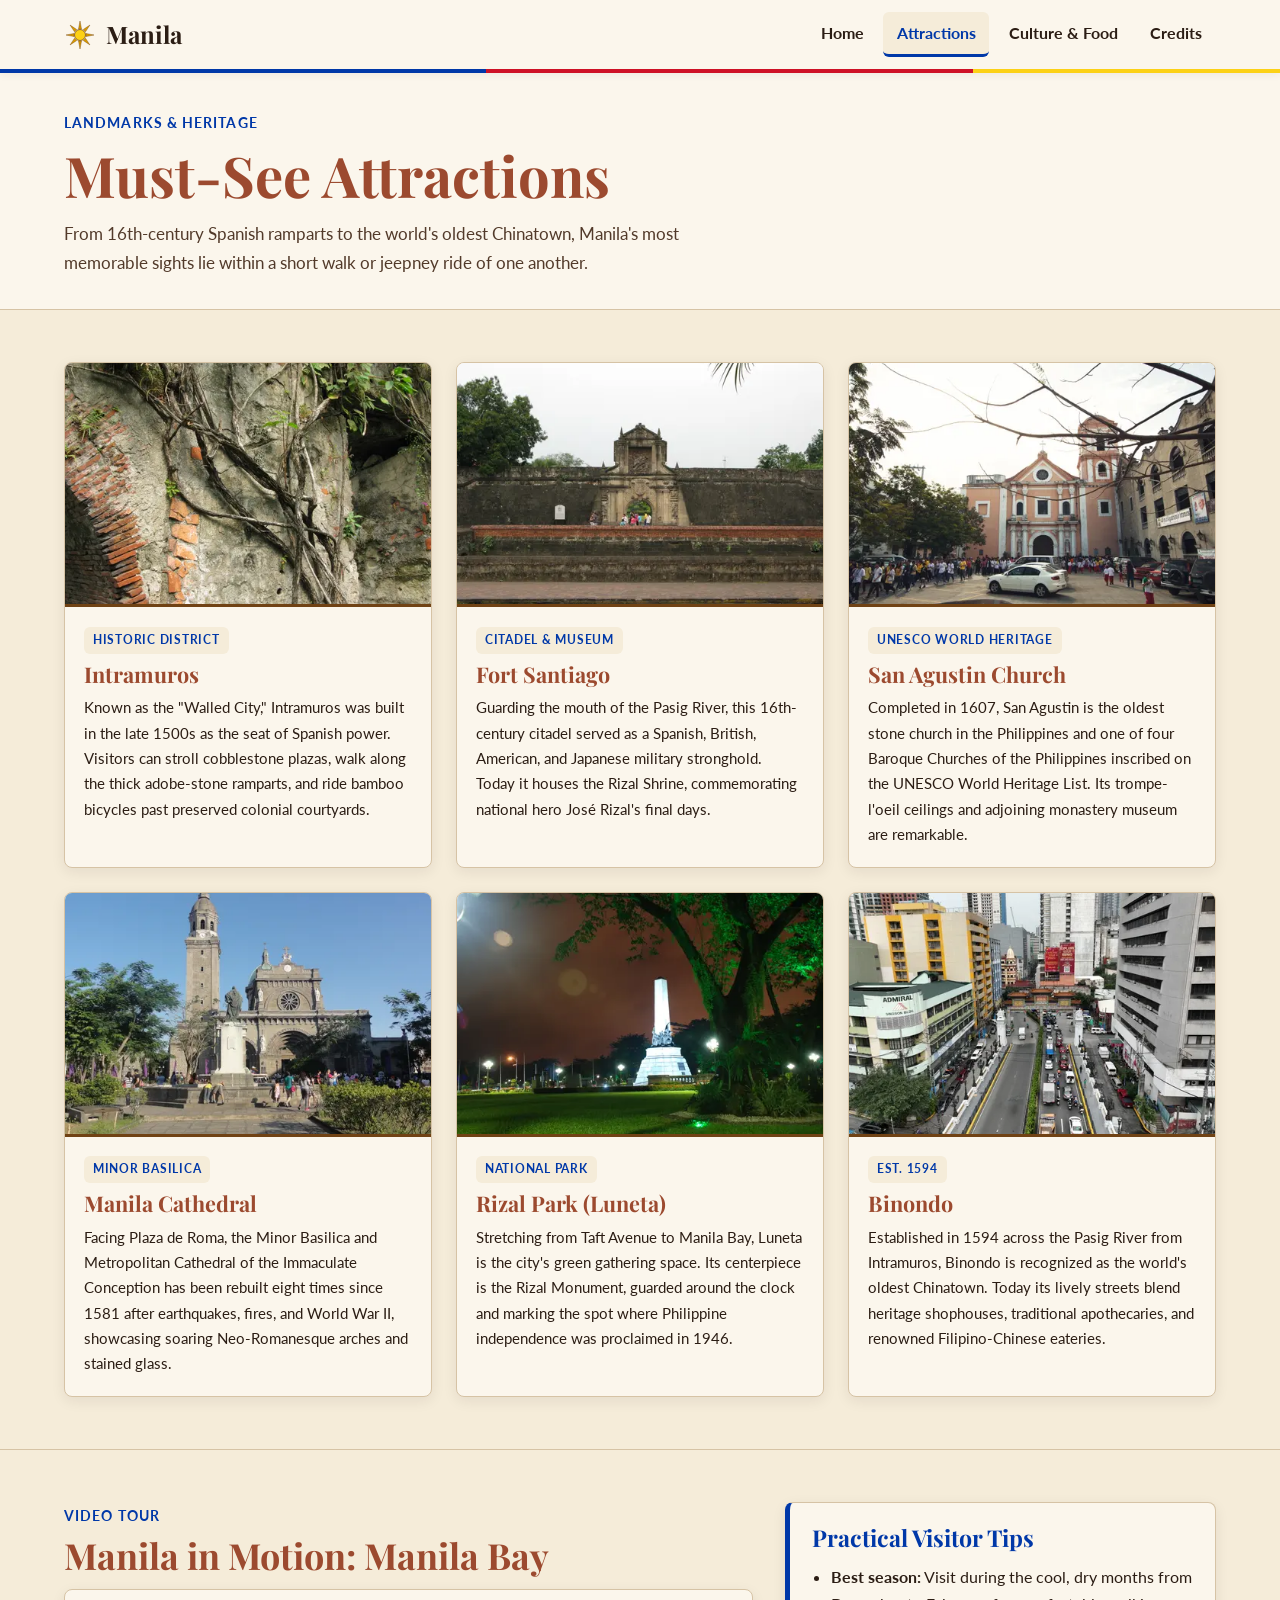
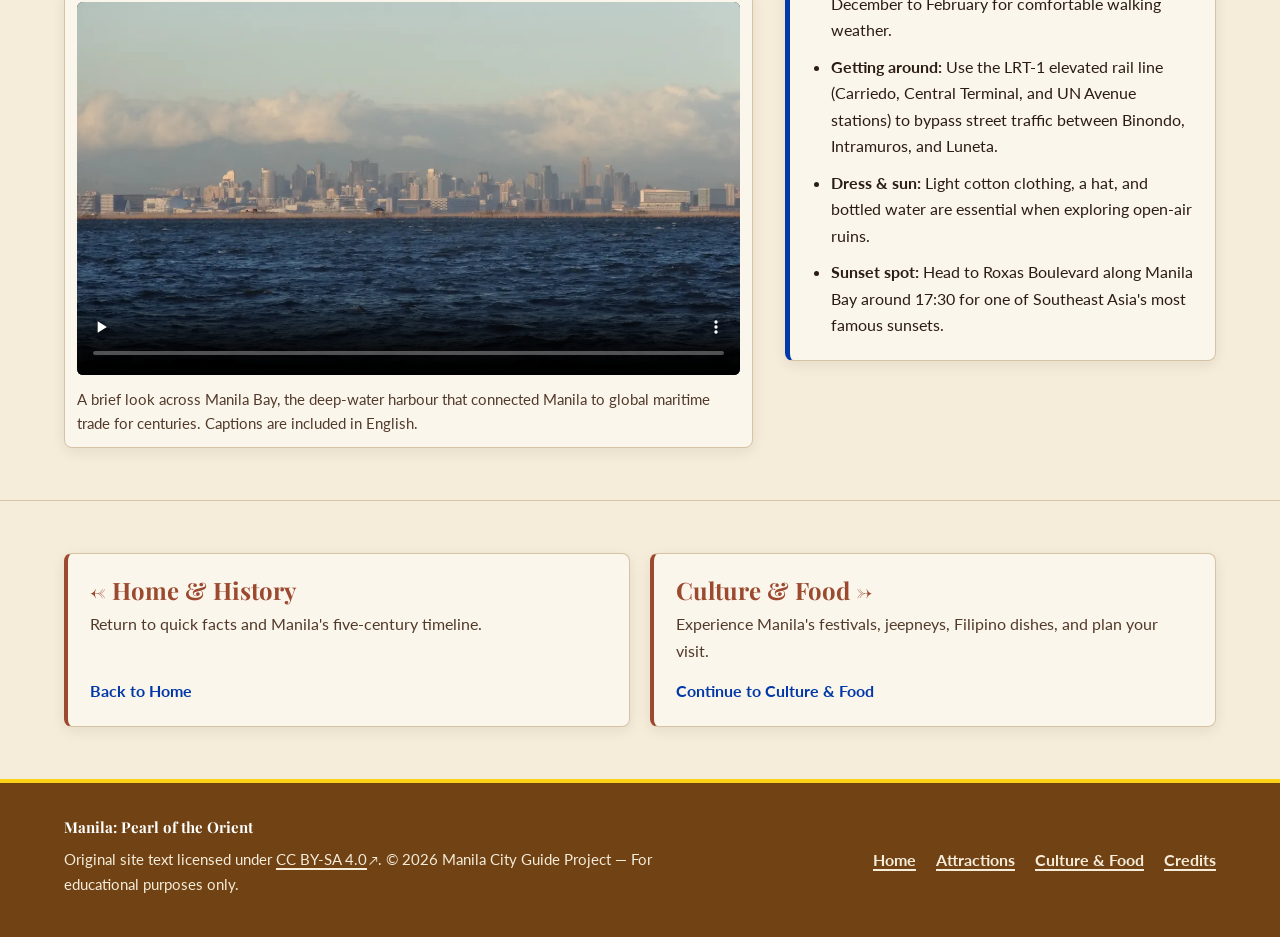
==== commit caee4ef9: "Added educational purposes only disclaimer in footer Assisted-by: Gemini 4 Neon" ====
--- a/attractions.html
+++ b/attractions.html
@@ -246,7 +246,7 @@
     <div class="container footer-grid">
       <div>
         <p class="footer-brand">Manila: Pearl of the Orient</p>
-        <p>Original site text licensed under <a href="https://creativecommons.org/licenses/by-sa/4.0/" target="_blank" rel="noopener noreferrer">CC BY-SA 4.0<span class="visually-hidden"> (opens in a new tab)</span><span class="external-icon" aria-hidden="true">↗</span></a>. © 2026 Manila City Guide Project.</p>
+        <p>Original site text licensed under <a href="https://creativecommons.org/licenses/by-sa/4.0/" target="_blank" rel="noopener noreferrer">CC BY-SA 4.0<span class="visually-hidden"> (opens in a new tab)</span><span class="external-icon" aria-hidden="true">↗</span></a>. © 2026 Manila City Guide Project — For educational purposes only.</p>
       </div>
       <nav class="footer-nav" aria-label="Footer">
         <ul>
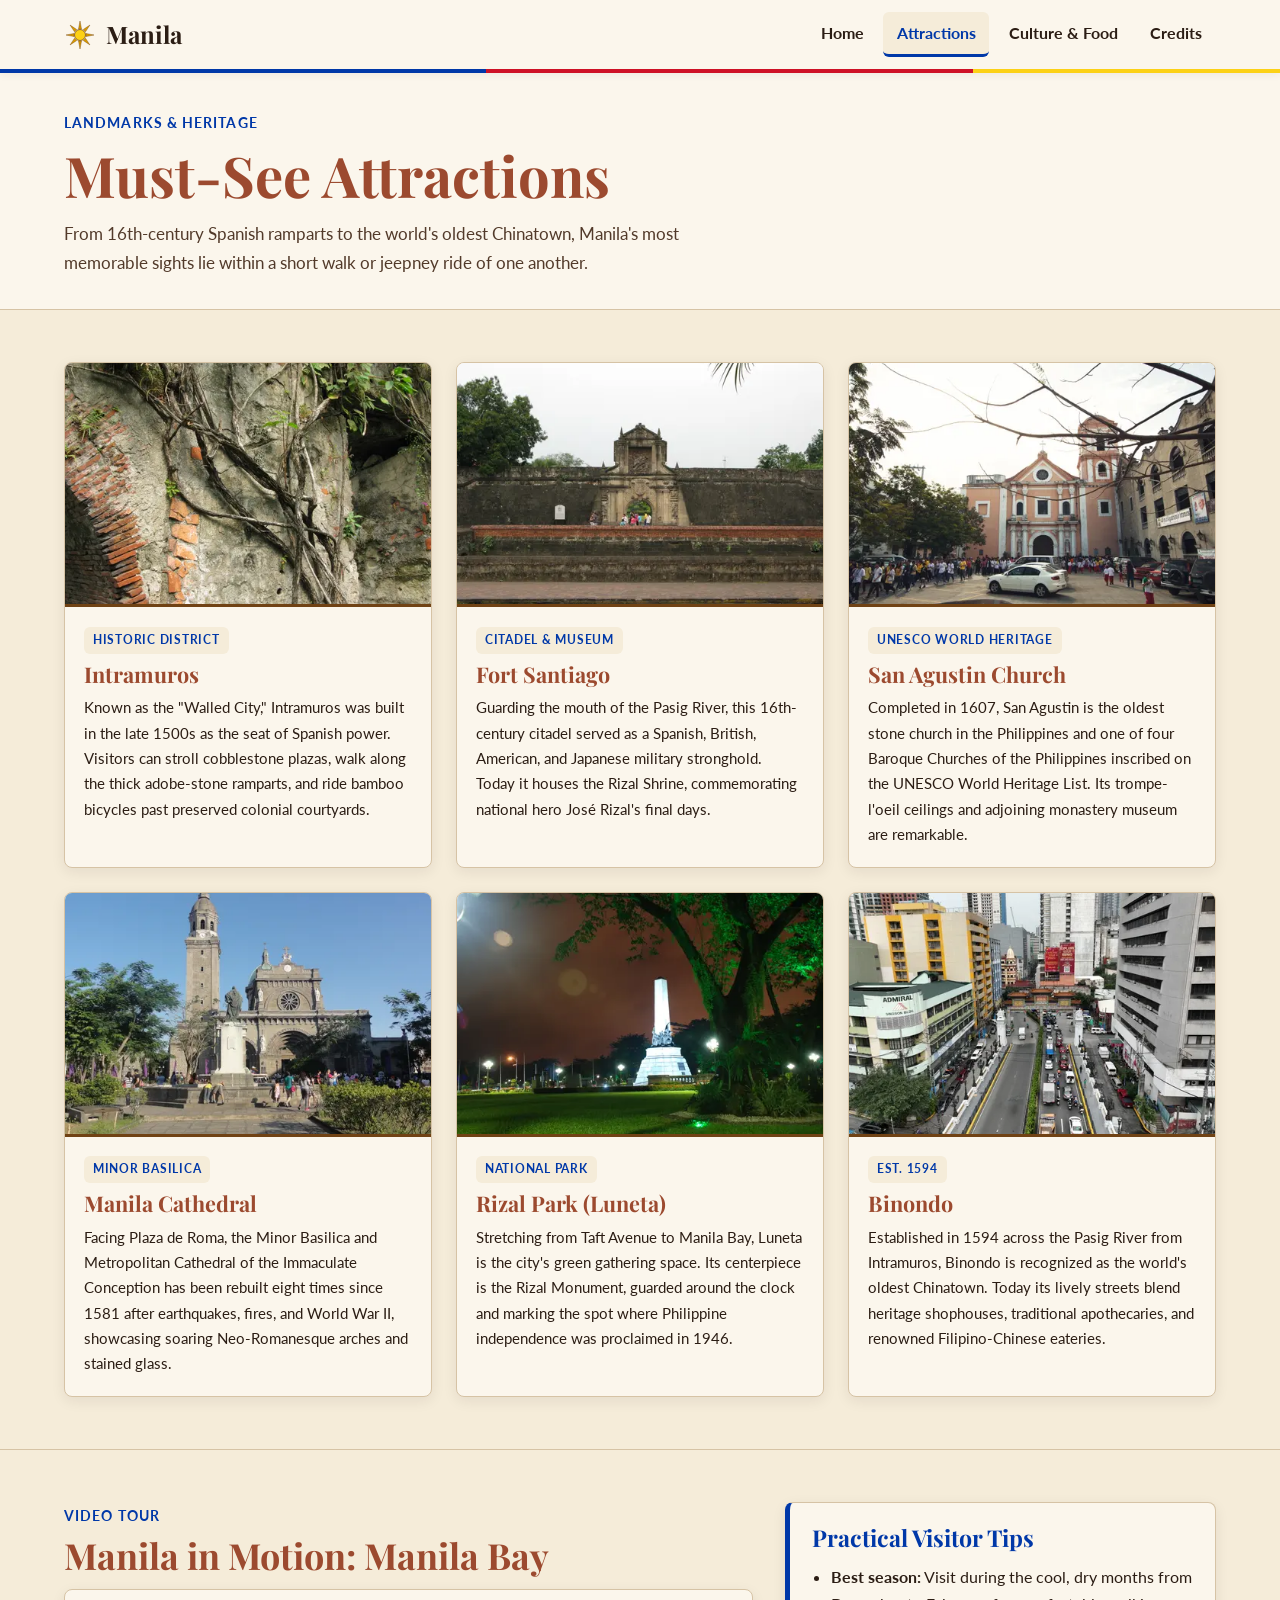
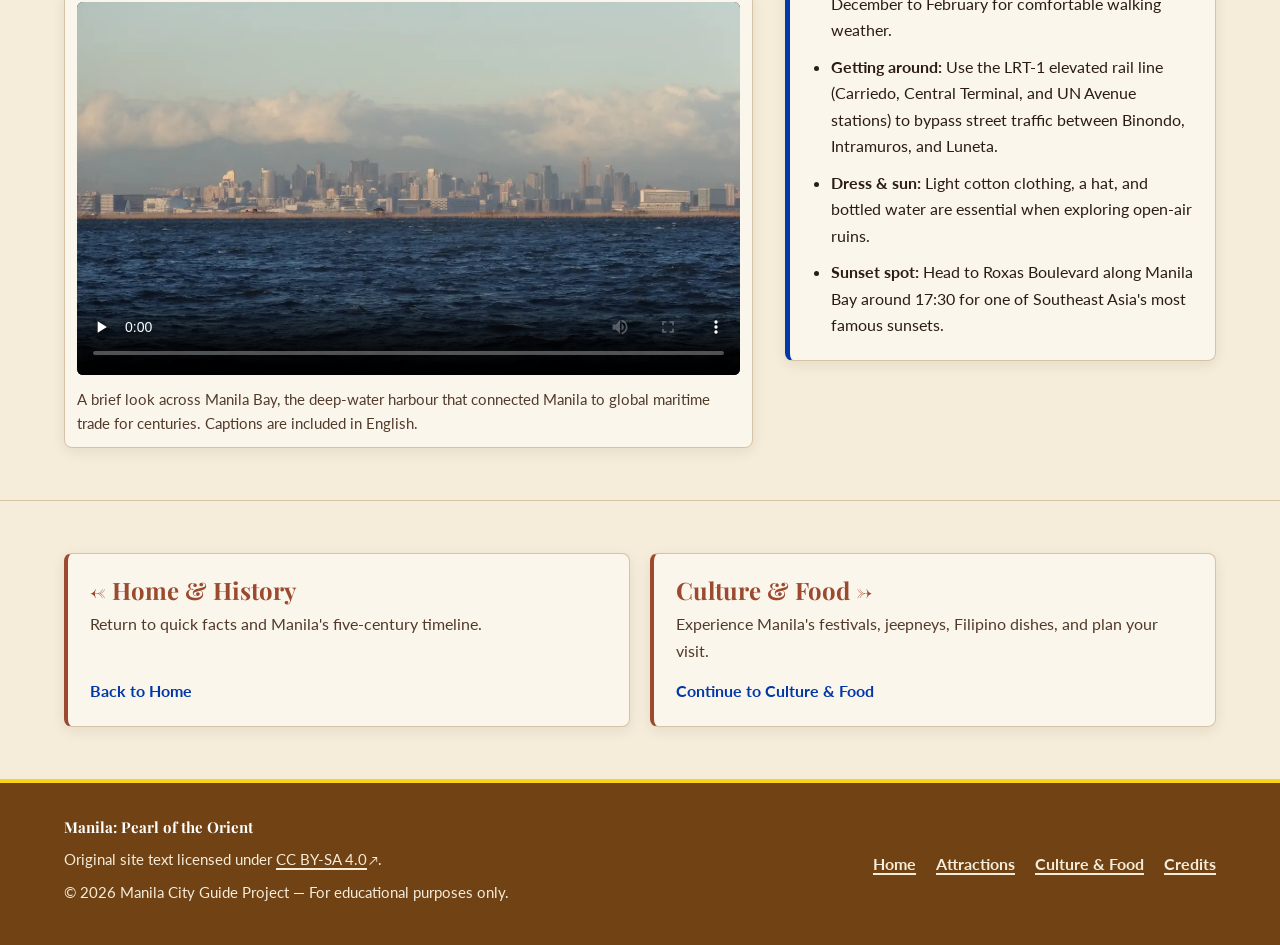
==== commit b15cfe21: "Adjusted copyright and education disclaimers placement in the footer Assisted-by: Gemini 4 Neon" ====
--- a/attractions.html
+++ b/attractions.html
@@ -246,7 +246,8 @@
     <div class="container footer-grid">
       <div>
         <p class="footer-brand">Manila: Pearl of the Orient</p>
-        <p>Original site text licensed under <a href="https://creativecommons.org/licenses/by-sa/4.0/" target="_blank" rel="noopener noreferrer">CC BY-SA 4.0<span class="visually-hidden"> (opens in a new tab)</span><span class="external-icon" aria-hidden="true">↗</span></a>. © 2026 Manila City Guide Project — For educational purposes only.</p>
+        <p>Original site text licensed under <a href="https://creativecommons.org/licenses/by-sa/4.0/" target="_blank" rel="noopener noreferrer">CC BY-SA 4.0<span class="visually-hidden"> (opens in a new tab)</span><span class="external-icon" aria-hidden="true">↗</span></a>.</p>
+        <p>© 2026 Manila City Guide Project — For educational purposes only.</p>
       </div>
       <nav class="footer-nav" aria-label="Footer">
         <ul>
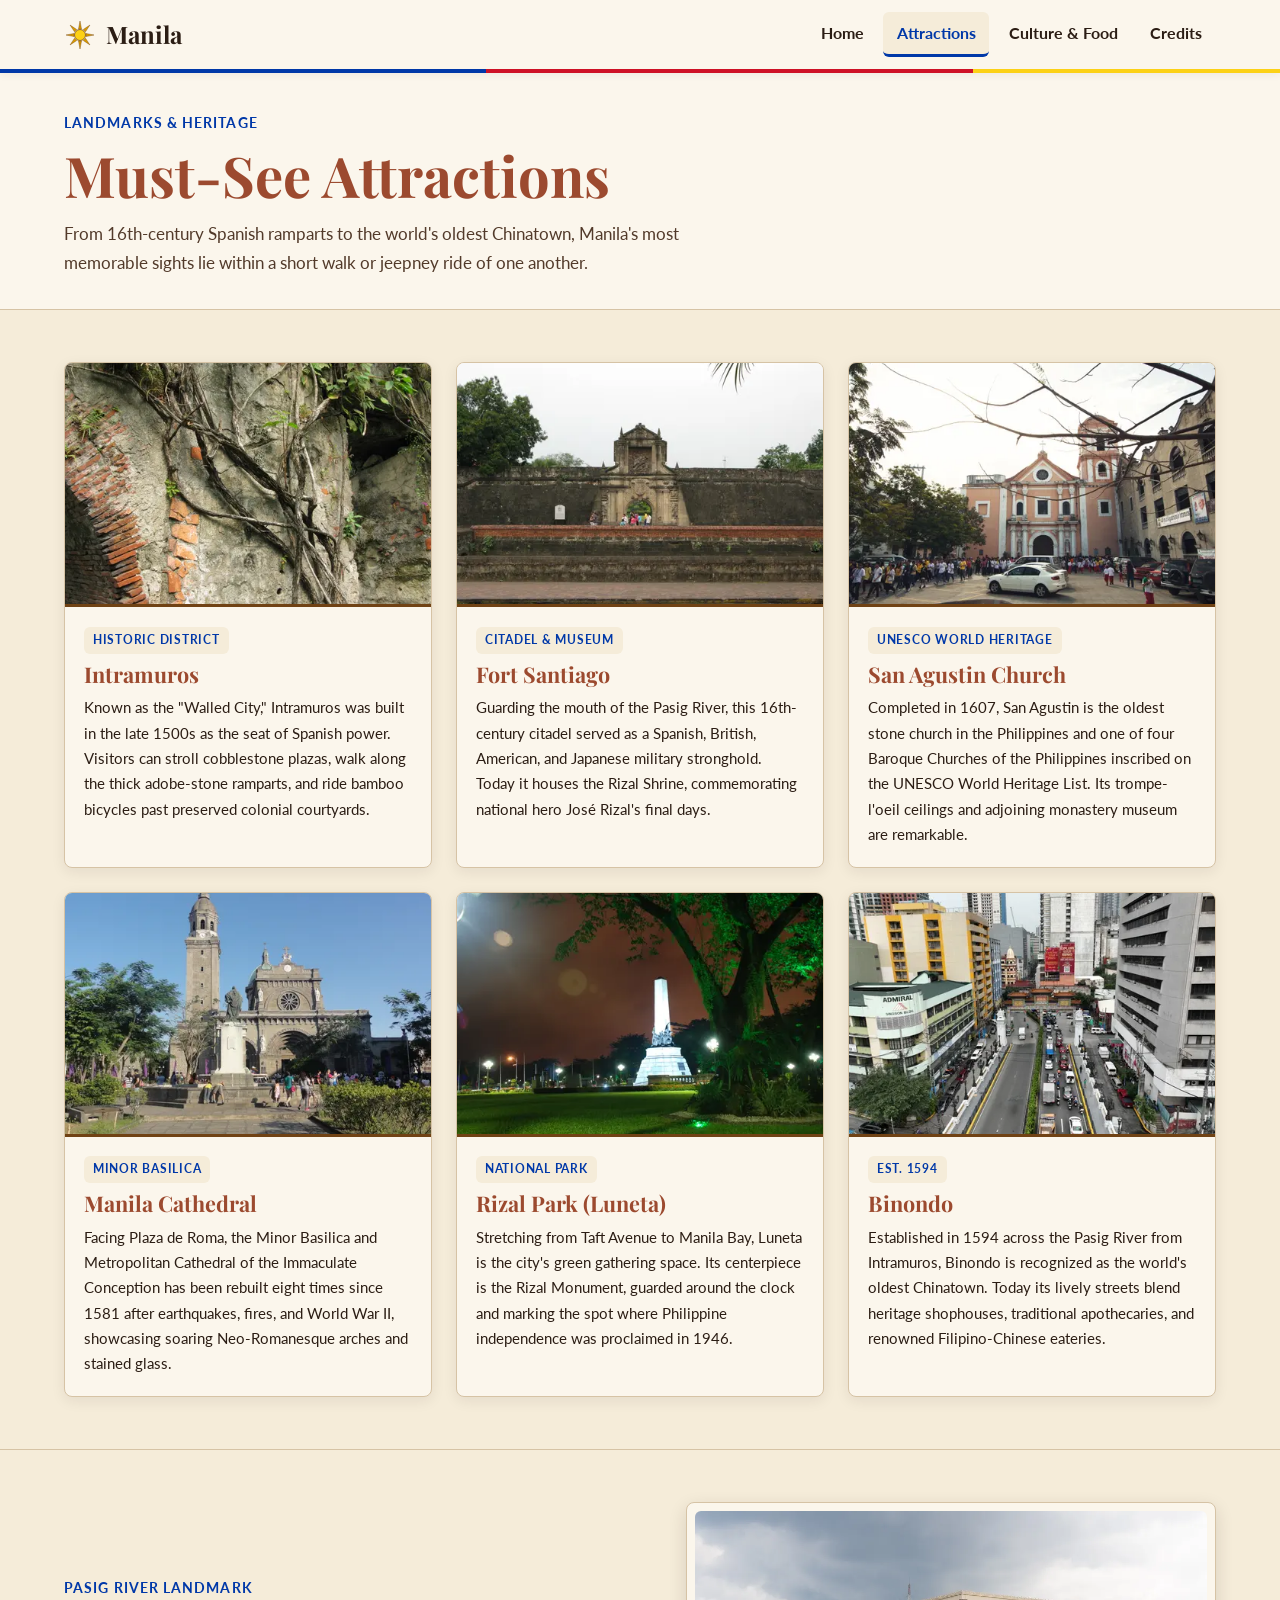
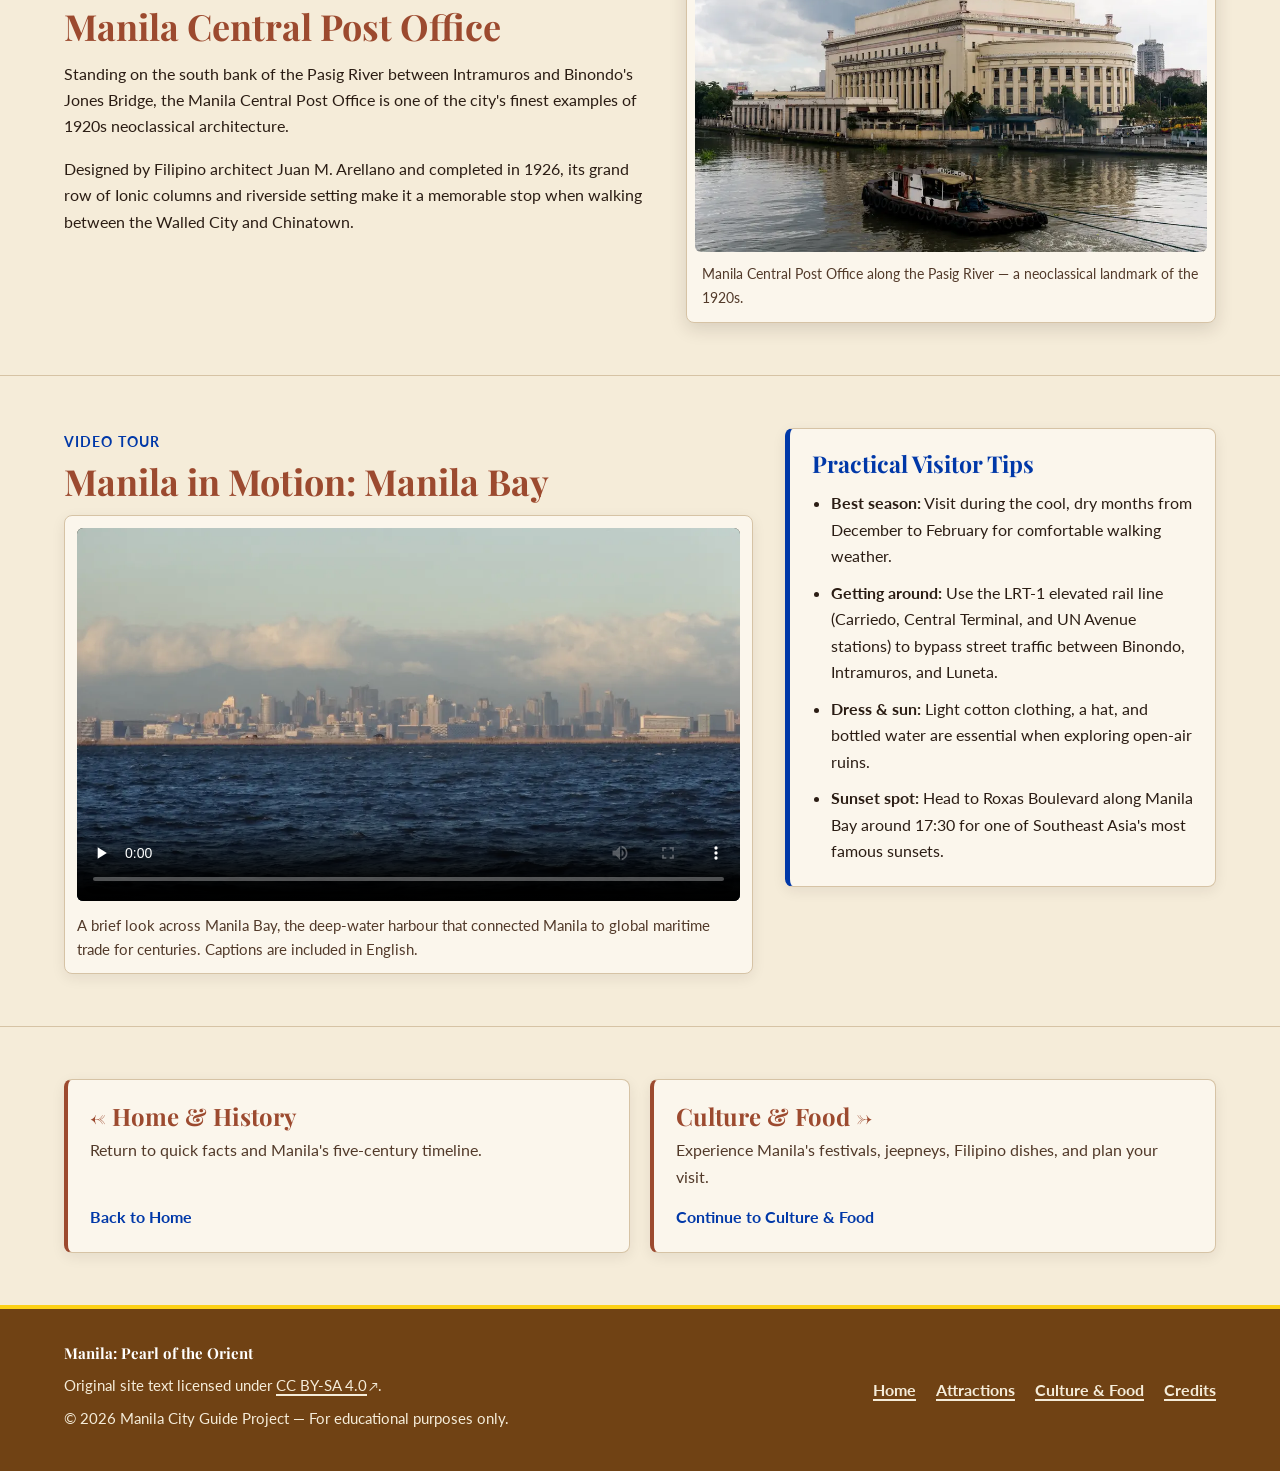
==== commit 12a90937: "Moved the central post office image to the attractions page. Assisted-by: Gemini 4 Neon" ====
--- a/attractions.html
+++ b/attractions.html
@@ -192,6 +192,29 @@
       </div>
     </section>
 
+    <section class="section" aria-labelledby="post-office-heading">
+      <div class="container split-feature">
+        <div>
+          <span class="eyebrow">Pasig River Landmark</span>
+          <h2 id="post-office-heading">Manila Central Post Office</h2>
+          <p>Standing on the south bank of the Pasig River between Intramuros and Binondo's Jones Bridge, the Manila Central Post Office is one of the city's finest examples of 1920s neoclassical architecture.</p>
+          <p>Designed by Filipino architect Juan M. Arellano and completed in 1926, its grand row of Ionic columns and riverside setting make it a memorable stop when walking between the Walled City and Chinatown.</p>
+        </div>
+        <figure class="photo-frame split-media">
+          <img
+            src="images/credits-post-office-960.webp"
+            srcset="images/credits-post-office-480.webp 480w, images/credits-post-office-960.webp 960w, images/credits-post-office-1600.webp 1600w"
+            sizes="(min-width: 64em) 42vw, 94vw"
+            width="960"
+            height="640"
+            loading="lazy"
+            decoding="async"
+            alt="Neoclassical facade and Ionic columns of the Manila Central Post Office beside the Pasig River">
+          <figcaption>Manila Central Post Office along the Pasig River — a neoclassical landmark of the 1920s.</figcaption>
+        </figure>
+      </div>
+    </section>
+
     <section class="section" aria-labelledby="video-heading">
       <div class="container media-tips-grid">
         <div>
--- a/css/styles.css
+++ b/css/styles.css
@@ -1048,7 +1048,7 @@
 .credits-grid {
   display: grid;
   gap: 1.5rem;
-  align-items: start;
+  align-items: stretch;
 }
 
 .credit-card {
